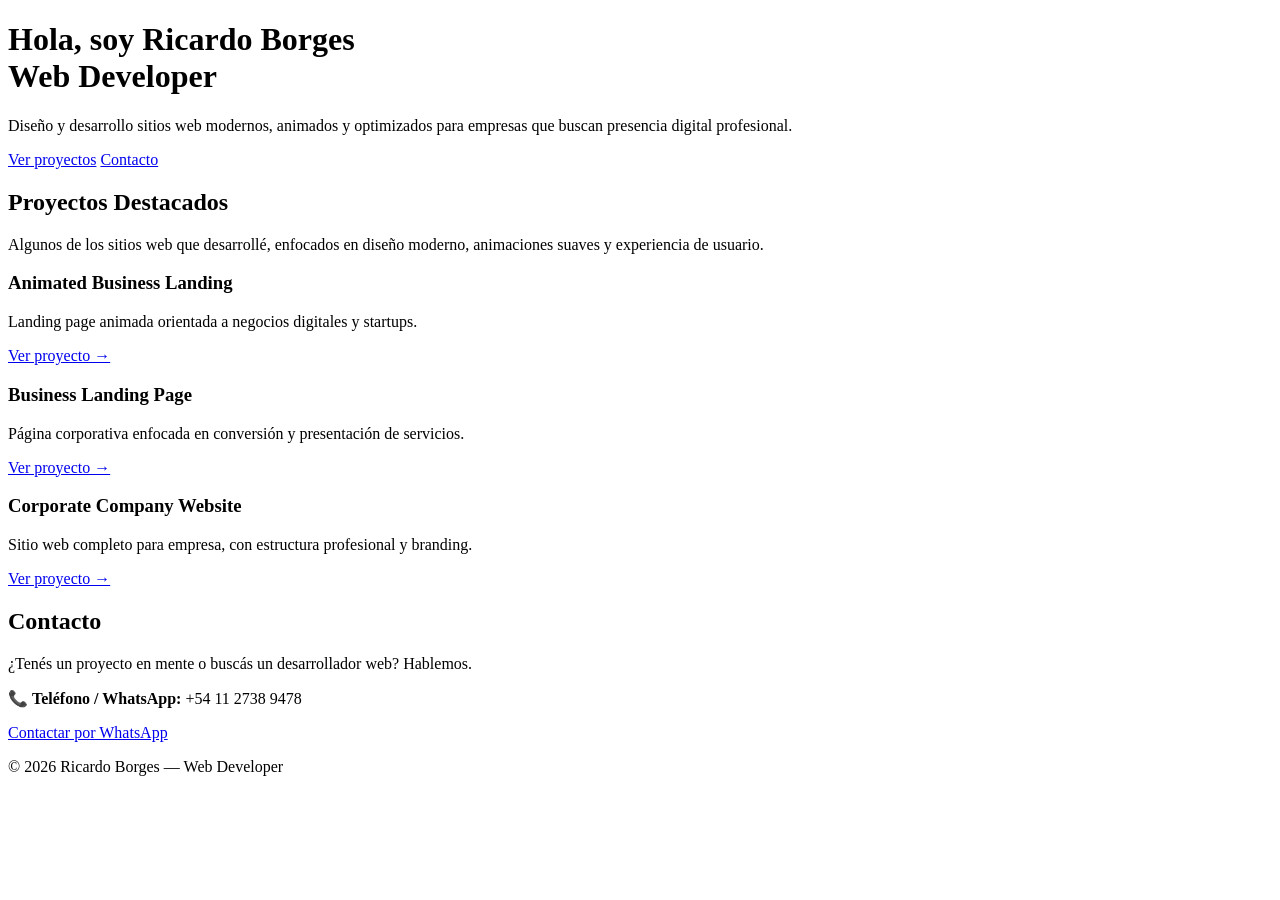
==== index.html @ 3d66951b "index.html" ====
<!DOCTYPE html>
<html lang="es">
<head>
  <!-- IMPORTANTE para GitHub Pages -->
  <base href="/web-portfolio/">

  <meta charset="UTF-8" />
  <meta name="viewport" content="width=device-width, initial-scale=1.0" />

  <title>Ricardo Borges | Web Developer</title>

  <!-- CSS -->
  <link rel="stylesheet" href="css/styles.css" />
</head>

<body>

  <!-- ===== HERO ===== -->
  <header class="hero">
    <div class="container">
      <h1>
        Hola, soy <span>Ricardo Borges</span><br />
        Web Developer
      </h1>

      <p>
        Diseño y desarrollo sitios web modernos, animados y optimizados para
        empresas que buscan presencia digital profesional.
      </p>

      <div class="hero-buttons">
        <a href="#projects" class="btn-primary">Ver proyectos</a>
        <a href="#contact" class="btn-secondary">Contacto</a>
      </div>
    </div>
  </header>

  <!-- ===== PROYECTOS ===== -->
  <section id="projects" class="container">
    <h2>Proyectos Destacados</h2>

    <p>
      Algunos de los sitios web que desarrollé, enfocados en diseño moderno,
      animaciones suaves y experiencia de usuario.
    </p>

    <div class="projects-grid">

      <!-- PROYECTO 1 -->
      <div class="project-card">
        <h3>Animated Business Landing</h3>
        <p>
          Landing page animada orientada a negocios digitales y startups.
        </p>
        <a
          href="projects/animated-business-landing/"
          target="_blank"
          class="project-link"
        >
          Ver proyecto →
        </a>
      </div>

      <!-- PROYECTO 2 -->
      <div class="project-card">
        <h3>Business Landing Page</h3>
        <p>
          Página corporativa enfocada en conversión y presentación de servicios.
        </p>
        <a
          href="projects/business-landing-page/"
          target="_blank"
          class="project-link"
        >
          Ver proyecto →
        </a>
      </div>

      <!-- PROYECTO 3 -->
      <div class="project-card">
        <h3>Corporate Company Website</h3>
        <p>
          Sitio web completo para empresa, con estructura profesional y branding.
        </p>
        <a
          href="projects/corporate-company-website/"
          target="_blank"
          class="project-link"
        >
          Ver proyecto →
        </a>
      </div>

    </div>
  </section>

  <!-- ===== CONTACTO ===== -->
  <section id="contact" class="container contact">
    <h2>Contacto</h2>

    <p>
      ¿Tenés un proyecto en mente o buscás un desarrollador web?
      Hablemos.
    </p>

    <p class="contact-info">
      📞 <strong>Teléfono / WhatsApp:</strong> +54 11 2738 9478
    </p>

    <a
      href="https://wa.me/541127389478"
      target="_blank"
      class="btn-primary"
    >
      Contactar por WhatsApp
    </a>
  </section>

  <!-- ===== FOOTER ===== -->
  <footer>
    <p>© 2026 Ricardo Borges — Web Developer</p>
  </footer>

  <!-- JS -->
  <script src="js/main.js"></script>

</body>
</html>
---- css/styles.css ----
/* RESET */
* {
  margin: 0;
  padding: 0;
  box-sizing: border-box;
}

body {
  font-family: 'Segoe UI', Tahoma, Geneva, Verdana, sans-serif;
  background: #0f172a;
  color: #e5e7eb;
  line-height: 1.6;
}

/* LAYOUT */
.container {
  max-width: 1100px;
  margin: 0 auto;
  padding: 60px 20px;
}

/* HERO */
.hero {
  min-height: 100vh;
  display: flex;
  align-items: center;
}

.hero h1 {
  font-size: 3rem;
  color: #ffffff;
}

.hero h1 span {
  color: #38bdf8;
}

.hero p {
  margin-top: 20px;
  max-width: 600px;
  font-size: 1.1rem;
  color: #cbd5f5;
}

/* BUTTONS */
.buttons {
  margin-top: 30px;
}

.buttons a {
  display: inline-block;
  margin-right: 15px;
  padding: 12px 24px;
  border-radius: 8px;
  text-decoration: none;
  font-weight: 600;
  transition: all 0.3s ease;
}

.btn-primary {
  background: #38bdf8;
  color: #020617;
}

.btn-primary:hover {
  background: #0ea5e9;
}

.btn-secondary {
  border: 2px solid #38bdf8;
  color: #38bdf8;
}

.btn-secondary:hover {
  background: #38bdf8;
  color: #020617;
}

/* PROJECTS */
.projects {
  margin-top: 100px;
}

.projects h2 {
  font-size: 2.2rem;
  margin-bottom: 10px;
}

.project-grid {
  display: grid;
  grid-template-columns: repeat(auto-fit, minmax(280px, 1fr));
  gap: 30px;
  margin-top: 40px;
}

.project-card {
  background: #020617;
  padding: 25px;
  border-radius: 14px;
  transition: transform 0.3s ease, box-shadow 0.3s ease;
}

.project-card:hover {
  transform: translateY(-8px);
  box-shadow: 0 20px 40px rgba(56, 189, 248, 0.15);
}

.project-card h3 {
  margin-bottom: 10px;
}

.project-card p {
  color: #94a3b8;
  margin-bottom: 15px;
}

.project-card a {
  color: #38bdf8;
  font-weight: 600;
  text-decoration: none;
}
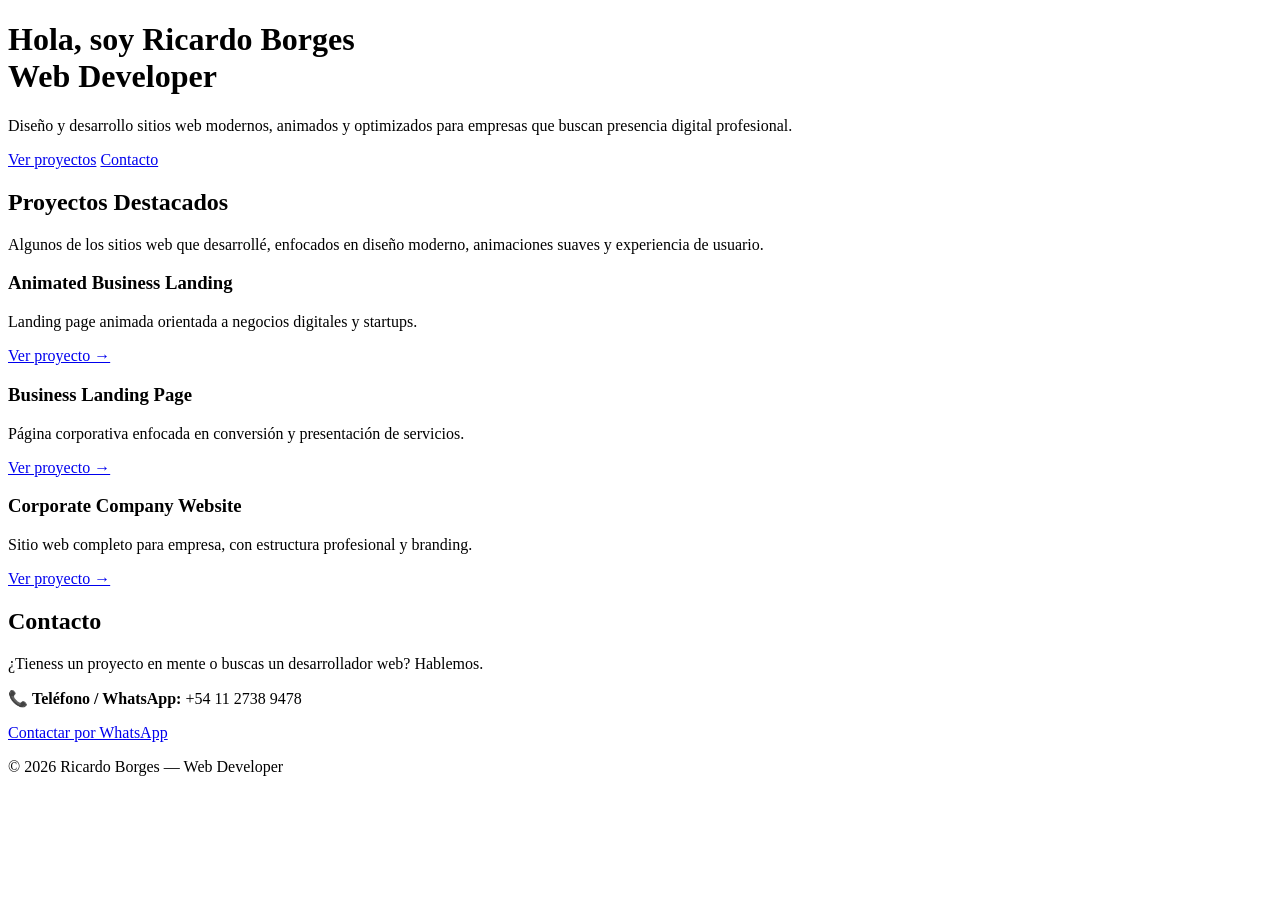
==== commit 04800c5c: "index.html" ====
--- a/index.html
+++ b/index.html
@@ -99,7 +99,7 @@
     <h2>Contacto</h2>
 
     <p>
-      ¿Tenés un proyecto en mente o buscás un desarrollador web?
+      ¿Tieness un proyecto en mente o buscas un desarrollador web?
       Hablemos.
     </p>
 
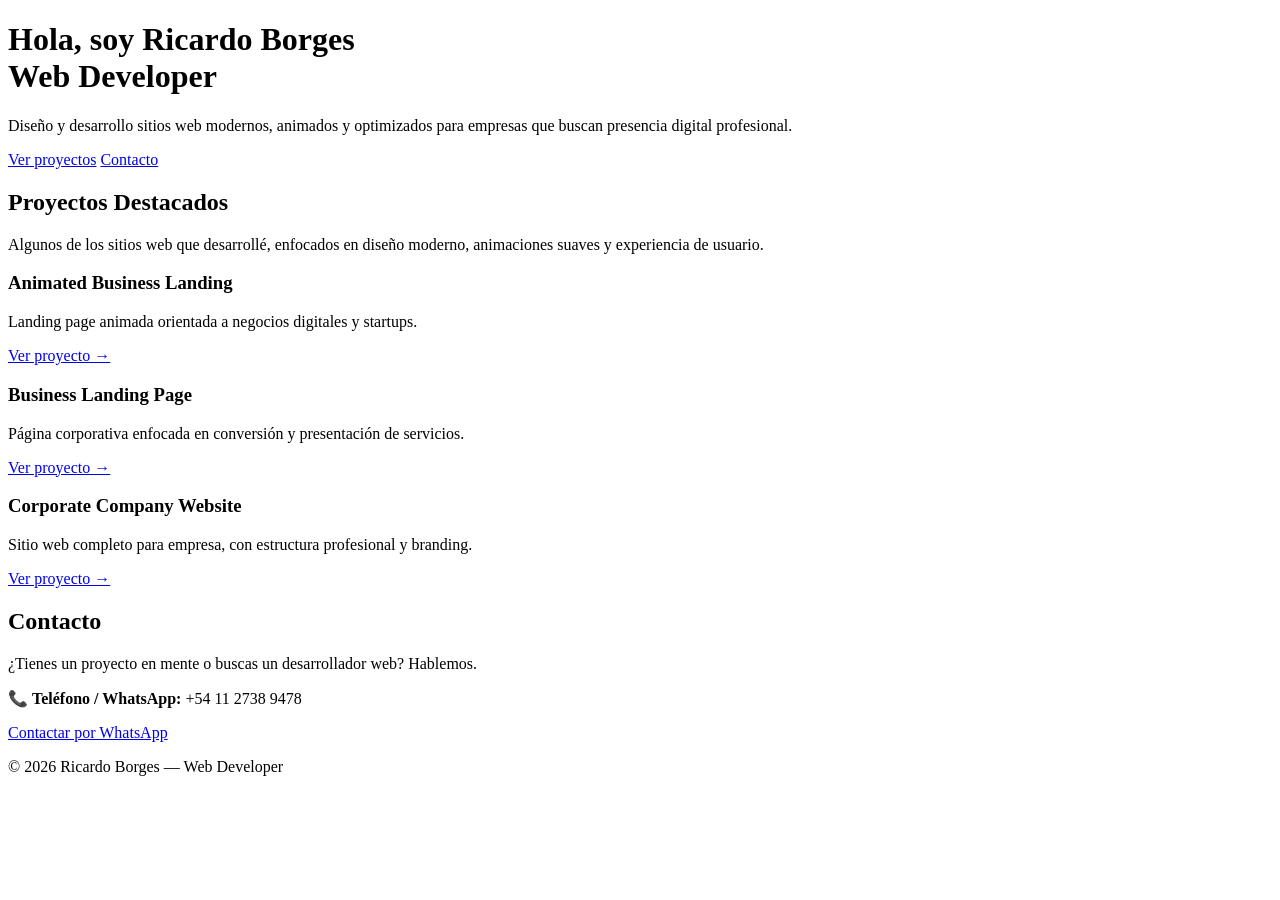
==== commit b895291b: "index.html" ====
--- a/index.html
+++ b/index.html
@@ -99,7 +99,7 @@
     <h2>Contacto</h2>
 
     <p>
-      ¿Tieness un proyecto en mente o buscas un desarrollador web?
+      ¿Tienes un proyecto en mente o buscas un desarrollador web?
       Hablemos.
     </p>
 
--- a/css/styles.css
+++ b/css/styles.css
@@ -1,25 +1,57 @@
-/* RESET */
+/* ================================
+   VARIABLES
+================================ */
+:root {
+  --bg-dark: #0b132b;
+  --bg-dark-soft: #111a3a;
+  --card-bg: #0f1b3d;
+  --primary: #00c6ff;
+  --secondary: #0072ff;
+  --text-main: #ffffff;
+  --text-muted: #b5c0e0;
+}
+
+/* ================================
+   RESET
+================================ */
 * {
   margin: 0;
   padding: 0;
   box-sizing: border-box;
 }
 
+html {
+  scroll-behavior: smooth;
+}
+
 body {
-  font-family: 'Segoe UI', Tahoma, Geneva, Verdana, sans-serif;
-  background: #0f172a;
-  color: #e5e7eb;
+  font-family: "Segoe UI", system-ui, -apple-system, BlinkMacSystemFont, sans-serif;
+  background: linear-gradient(180deg, var(--bg-dark), var(--bg-dark-soft));
+  color: var(--text-main);
   line-height: 1.6;
 }
 
-/* LAYOUT */
+a {
+  text-decoration: none;
+  color: inherit;
+}
+
+/* ================================
+   GLOBAL
+================================ */
 .container {
-  max-width: 1100px;
-  margin: 0 auto;
-  padding: 60px 20px;
-}
-
-/* HERO */
+  width: 90%;
+  max-width: 1200px;
+  margin: auto;
+}
+
+section {
+  padding: 80px 0;
+}
+
+/* ================================
+   HERO
+================================ */
 .hero {
   min-height: 100vh;
   display: flex;
@@ -27,95 +59,174 @@
 }
 
 .hero h1 {
-  font-size: 3rem;
-  color: #ffffff;
+  font-size: clamp(2.5rem, 4vw, 3.5rem);
+  font-weight: 800;
+  line-height: 1.2;
 }
 
 .hero h1 span {
-  color: #38bdf8;
+  color: var(--primary);
 }
 
 .hero p {
-  margin-top: 20px;
+  margin: 25px 0 40px;
   max-width: 600px;
+  color: var(--text-muted);
   font-size: 1.1rem;
-  color: #cbd5f5;
-}
-
-/* BUTTONS */
-.buttons {
-  margin-top: 30px;
-}
-
-.buttons a {
+}
+
+.hero-buttons {
+  display: flex;
+  gap: 20px;
+  flex-wrap: wrap;
+}
+
+/* ================================
+   BUTTONS
+================================ */
+.btn-primary,
+.btn-secondary {
   display: inline-block;
-  margin-right: 15px;
-  padding: 12px 24px;
+  padding: 14px 30px;
   border-radius: 8px;
-  text-decoration: none;
   font-weight: 600;
   transition: all 0.3s ease;
 }
 
 .btn-primary {
-  background: #38bdf8;
-  color: #020617;
+  background: linear-gradient(135deg, var(--primary), var(--secondary));
+  color: #ffffff;
+  box-shadow: 0 10px 30px rgba(0, 114, 255, 0.35);
 }
 
 .btn-primary:hover {
-  background: #0ea5e9;
+  transform: translateY(-4px);
+  box-shadow: 0 18px 45px rgba(0, 114, 255, 0.55);
 }
 
 .btn-secondary {
-  border: 2px solid #38bdf8;
-  color: #38bdf8;
+  border: 2px solid var(--primary);
+  color: var(--primary);
 }
 
 .btn-secondary:hover {
-  background: #38bdf8;
-  color: #020617;
-}
-
-/* PROJECTS */
-.projects {
-  margin-top: 100px;
-}
-
-.projects h2 {
-  font-size: 2.2rem;
-  margin-bottom: 10px;
-}
-
-.project-grid {
+  background: rgba(0, 198, 255, 0.1);
+  transform: translateY(-4px);
+}
+
+/* ================================
+   PROJECTS
+================================ */
+#projects h2 {
+  font-size: 2.4rem;
+  margin-bottom: 15px;
+}
+
+#projects p {
+  color: var(--text-muted);
+  max-width: 700px;
+  margin-bottom: 50px;
+}
+
+.projects-grid {
   display: grid;
   grid-template-columns: repeat(auto-fit, minmax(280px, 1fr));
   gap: 30px;
-  margin-top: 40px;
 }
 
 .project-card {
-  background: #020617;
-  padding: 25px;
-  border-radius: 14px;
-  transition: transform 0.3s ease, box-shadow 0.3s ease;
+  background: radial-gradient(circle at top, #14225e, var(--card-bg));
+  padding: 30px;
+  border-radius: 18px;
+  transition: all 0.4s ease;
+  position: relative;
+  overflow: hidden;
+}
+
+.project-card::before {
+  content: "";
+  position: absolute;
+  inset: 0;
+  background: linear-gradient(
+    120deg,
+    transparent,
+    rgba(0, 198, 255, 0.2),
+    transparent
+  );
+  opacity: 0;
+  transition: opacity 0.4s ease;
+}
+
+.project-card:hover::before {
+  opacity: 1;
 }
 
 .project-card:hover {
-  transform: translateY(-8px);
-  box-shadow: 0 20px 40px rgba(56, 189, 248, 0.15);
+  transform: translateY(-10px);
 }
 
 .project-card h3 {
+  font-size: 1.4rem;
   margin-bottom: 10px;
 }
 
 .project-card p {
-  color: #94a3b8;
+  color: var(--text-muted);
+  font-size: 0.95rem;
+}
+
+.project-link {
+  display: inline-block;
+  margin-top: 20px;
+  color: var(--primary);
+  font-weight: 600;
+  transition: all 0.3s ease;
+}
+
+.project-link:hover {
+  transform: translateX(6px);
+  color: #ffffff;
+}
+
+/* ================================
+   CONTACT
+================================ */
+.contact h2 {
+  font-size: 2.2rem;
   margin-bottom: 15px;
 }
 
-.project-card a {
-  color: #38bdf8;
-  font-weight: 600;
-  text-decoration: none;
-}
+.contact p {
+  color: var(--text-muted);
+  max-width: 600px;
+  margin-bottom: 20px;
+}
+
+.contact-info {
+  font-size: 1.1rem;
+  margin-bottom: 30px;
+}
+
+/* ================================
+   FOOTER
+================================ */
+footer {
+  text-align: center;
+  padding: 40px 20px;
+  border-top: 1px solid rgba(255, 255, 255, 0.1);
+  color: var(--text-muted);
+  font-size: 0.9rem;
+}
+
+/* ================================
+   RESPONSIVE
+================================ */
+@media (max-width: 768px) {
+  .hero {
+    text-align: center;
+  }
+
+  .hero-buttons {
+    justify-content: center;
+  }
+}
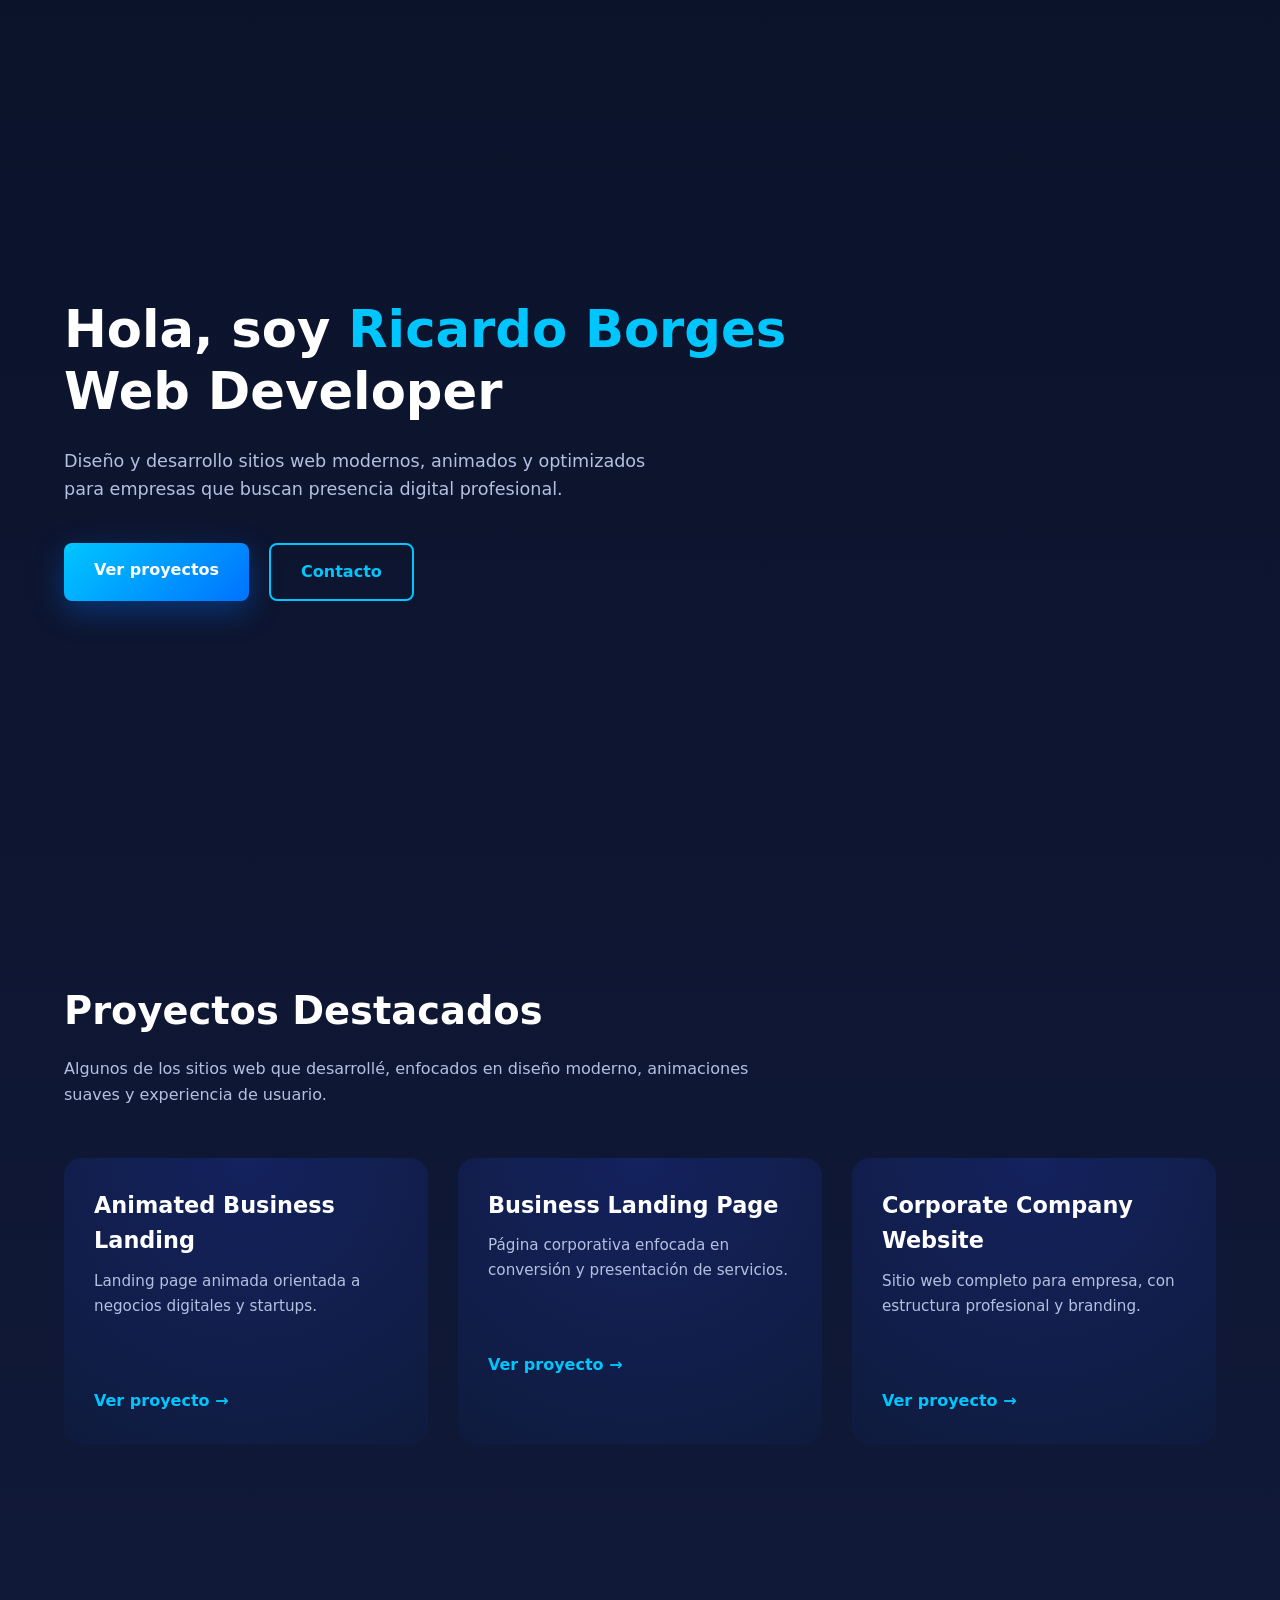
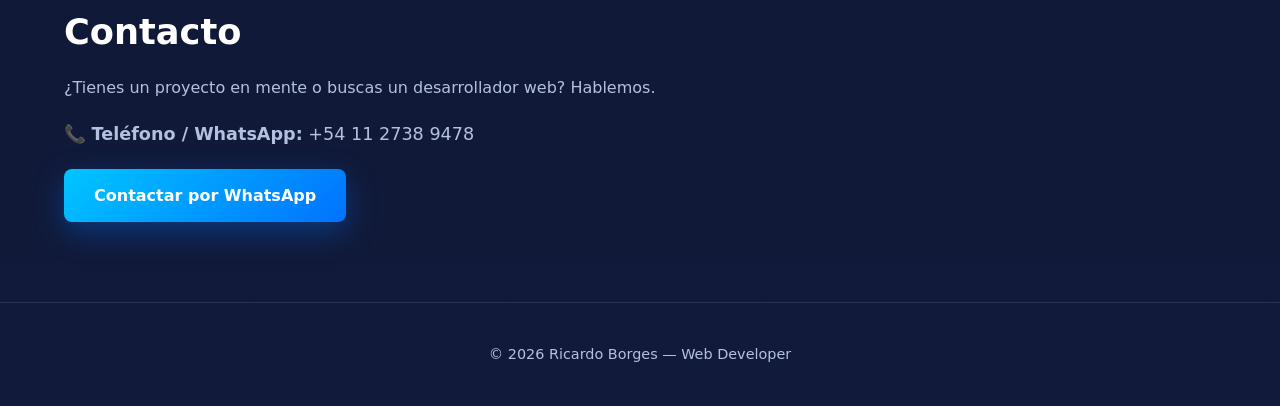
==== commit da1b0dcd: "index.html" ====
--- a/index.html
+++ b/index.html
@@ -2,7 +2,7 @@
 <html lang="es">
 <head>
   <!-- IMPORTANTE para GitHub Pages -->
-  <base href="/web-portfolio/">
+  <link rel="stylesheet" href="./css/styles.css">
 
   <meta charset="UTF-8" />
   <meta name="viewport" content="width=device-width, initial-scale=1.0" />
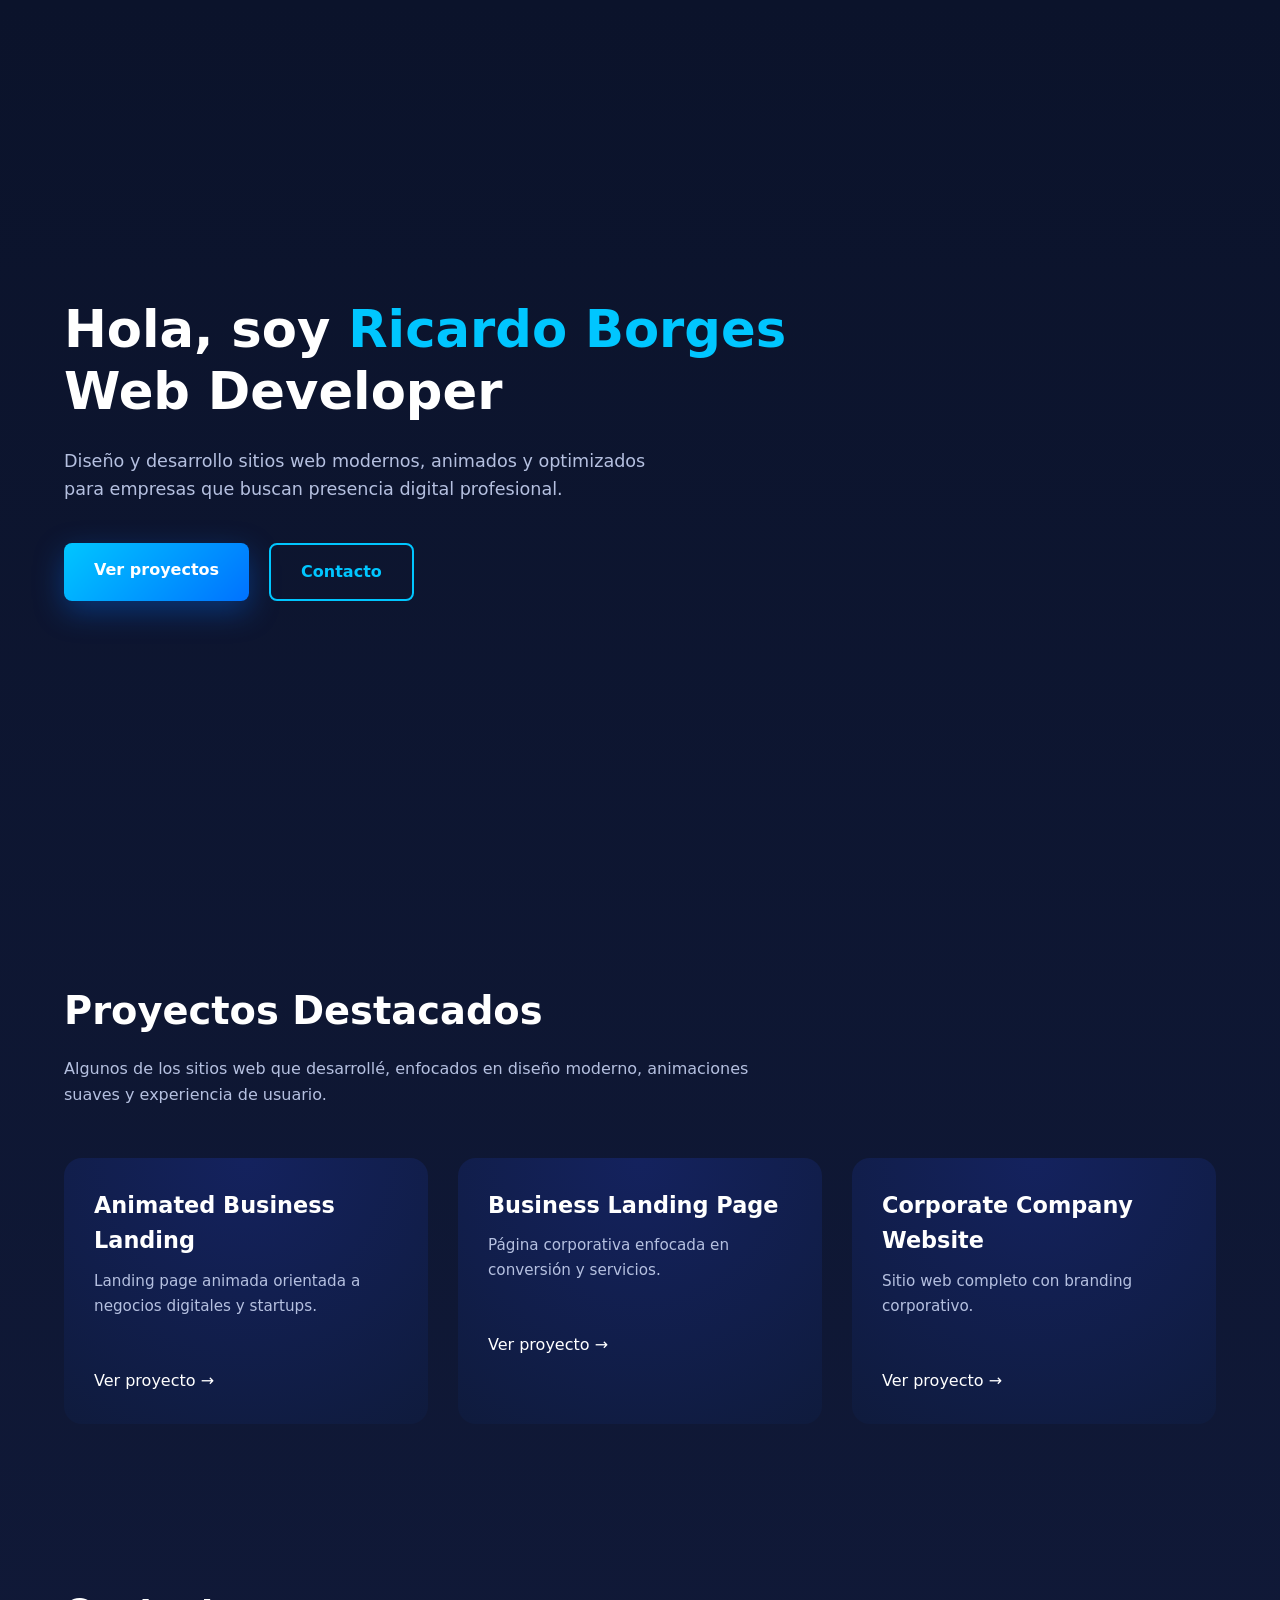
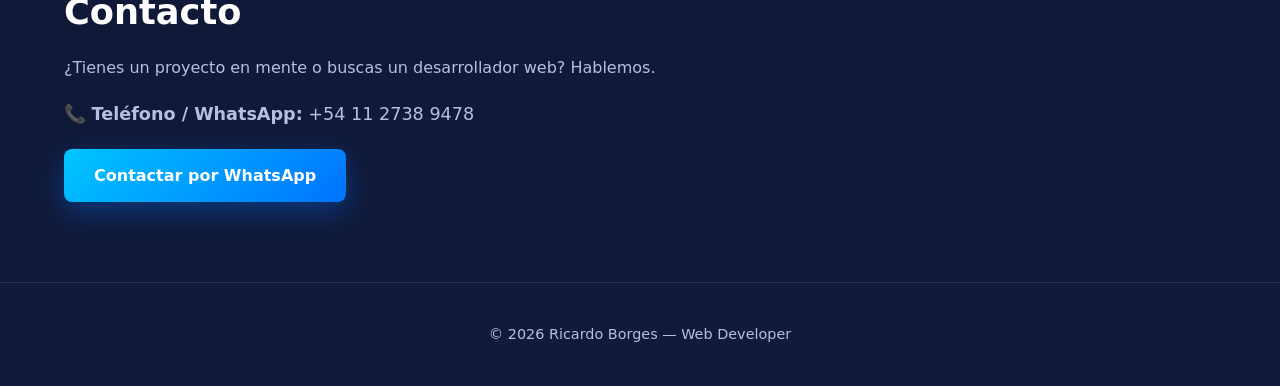
==== commit 163876d0: "index.html" ====
--- a/index.html
+++ b/index.html
@@ -46,52 +46,41 @@
 
     <div class="projects-grid">
 
-      <!-- PROYECTO 1 -->
-      <div class="project-card">
-        <h3>Animated Business Landing</h3>
-        <p>
-          Landing page animada orientada a negocios digitales y startups.
-        </p>
-        <a
-          href="projects/animated-business-landing/"
-          target="_blank"
-          class="project-link"
-        >
-          Ver proyecto →
-        </a>
-      </div>
+  <div class="project-card">
+    <h3>Animated Business Landing</h3>
+    <p>Landing page animada orientada a negocios digitales y startups.</p>
+    <a
+      href="./projects/animated-business-landing/index.html"
+      target="_blank"
+    >
+      Ver proyecto →
+    </a>
+  </div>
 
-      <!-- PROYECTO 2 -->
-      <div class="project-card">
-        <h3>Business Landing Page</h3>
-        <p>
-          Página corporativa enfocada en conversión y presentación de servicios.
-        </p>
-        <a
-          href="projects/business-landing-page/"
-          target="_blank"
-          class="project-link"
-        >
-          Ver proyecto →
-        </a>
-      </div>
+  <div class="project-card">
+    <h3>Business Landing Page</h3>
+    <p>Página corporativa enfocada en conversión y servicios.</p>
+    <a
+      href="./projects/business-landing-page/index.html"
+      target="_blank"
+    >
+      Ver proyecto →
+    </a>
+  </div>
 
-      <!-- PROYECTO 3 -->
-      <div class="project-card">
-        <h3>Corporate Company Website</h3>
-        <p>
-          Sitio web completo para empresa, con estructura profesional y branding.
-        </p>
-        <a
-          href="projects/corporate-company-website/"
-          target="_blank"
-          class="project-link"
-        >
-          Ver proyecto →
-        </a>
-      </div>
+  <div class="project-card">
+    <h3>Corporate Company Website</h3>
+    <p>Sitio web completo con branding corporativo.</p>
+    <a
+      href="./projects/corporate-company-website/index.html"
+      target="_blank"
+    >
+      Ver proyecto →
+    </a>
+  </div>
 
-    </div>
+</div>
+
   </section>
 
   <!-- ===== CONTACTO ===== -->
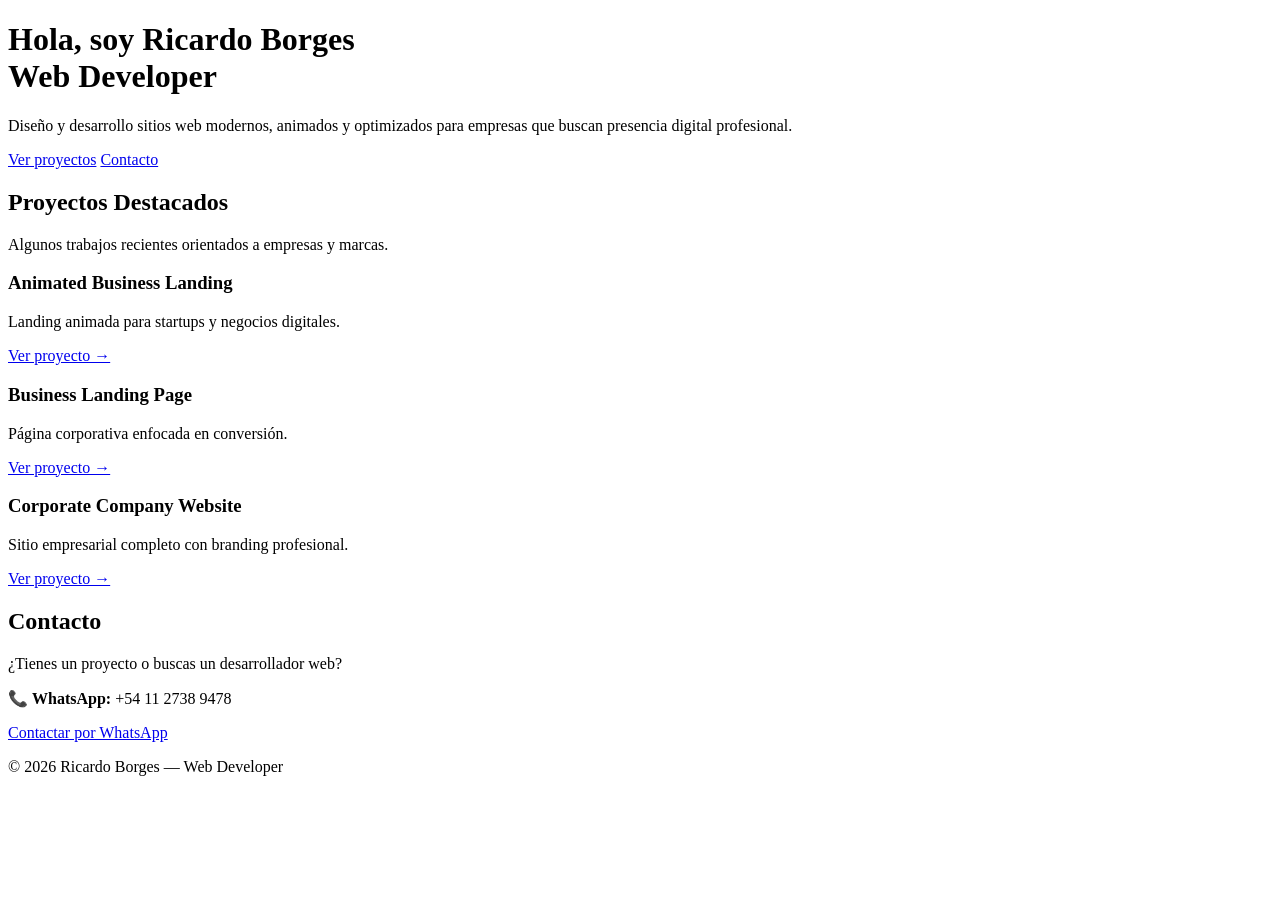
==== commit f07c21a4: "index.html" ====
--- a/index.html
+++ b/index.html
@@ -1,31 +1,26 @@
 <!DOCTYPE html>
 <html lang="es">
 <head>
-  <!-- IMPORTANTE para GitHub Pages -->
-  <link rel="stylesheet" href="./css/styles.css">
-
   <meta charset="UTF-8" />
   <meta name="viewport" content="width=device-width, initial-scale=1.0" />
-
   <title>Ricardo Borges | Web Developer</title>
 
+  <!-- BASE OBLIGATORIA PARA GITHUB PAGES -->
+  <base href="/web-portfolio/">
+
   <!-- CSS -->
-  <link rel="stylesheet" href="css/styles.css" />
+  <link rel="stylesheet" href="css/styles.css">
 </head>
 
 <body>
 
-  <!-- ===== HERO ===== -->
+  <!-- HERO -->
   <header class="hero">
     <div class="container">
-      <h1>
-        Hola, soy <span>Ricardo Borges</span><br />
-        Web Developer
-      </h1>
-
+      <h1>Hola, soy <span>Ricardo Borges</span><br>Web Developer</h1>
       <p>
-        Diseño y desarrollo sitios web modernos, animados y optimizados para
-        empresas que buscan presencia digital profesional.
+        Diseño y desarrollo sitios web modernos, animados y optimizados
+        para empresas que buscan presencia digital profesional.
       </p>
 
       <div class="hero-buttons">
@@ -35,83 +30,60 @@
     </div>
   </header>
 
-  <!-- ===== PROYECTOS ===== -->
+  <!-- PROYECTOS -->
   <section id="projects" class="container">
     <h2>Proyectos Destacados</h2>
-
-    <p>
-      Algunos de los sitios web que desarrollé, enfocados en diseño moderno,
-      animaciones suaves y experiencia de usuario.
-    </p>
+    <p>Algunos trabajos recientes orientados a empresas y marcas.</p>
 
     <div class="projects-grid">
 
-  <div class="project-card">
-    <h3>Animated Business Landing</h3>
-    <p>Landing page animada orientada a negocios digitales y startups.</p>
-    <a
-      href="./projects/animated-business-landing/index.html"
-      target="_blank"
-    >
-      Ver proyecto →
-    </a>
-  </div>
+      <div class="project-card">
+        <h3>Animated Business Landing</h3>
+        <p>Landing animada para startups y negocios digitales.</p>
+        <a href="projects/animated-business-landing/index.html" target="_blank">
+          Ver proyecto →
+        </a>
+      </div>
 
-  <div class="project-card">
-    <h3>Business Landing Page</h3>
-    <p>Página corporativa enfocada en conversión y servicios.</p>
-    <a
-      href="./projects/business-landing-page/index.html"
-      target="_blank"
-    >
-      Ver proyecto →
-    </a>
-  </div>
+      <div class="project-card">
+        <h3>Business Landing Page</h3>
+        <p>Página corporativa enfocada en conversión.</p>
+        <a href="projects/business-landing-page/index.html" target="_blank">
+          Ver proyecto →
+        </a>
+      </div>
 
-  <div class="project-card">
-    <h3>Corporate Company Website</h3>
-    <p>Sitio web completo con branding corporativo.</p>
-    <a
-      href="./projects/corporate-company-website/index.html"
-      target="_blank"
-    >
-      Ver proyecto →
-    </a>
-  </div>
+      <div class="project-card">
+        <h3>Corporate Company Website</h3>
+        <p>Sitio empresarial completo con branding profesional.</p>
+        <a href="projects/corporate-company-website/index.html" target="_blank">
+          Ver proyecto →
+        </a>
+      </div>
 
-</div>
-
+    </div>
   </section>
 
-  <!-- ===== CONTACTO ===== -->
+  <!-- CONTACTO -->
   <section id="contact" class="container contact">
     <h2>Contacto</h2>
+    <p>¿Tienes un proyecto o buscas un desarrollador web?</p>
 
-    <p>
-      ¿Tienes un proyecto en mente o buscas un desarrollador web?
-      Hablemos.
+    <p class="contact-info">
+      📞 <strong>WhatsApp:</strong> +54 11 2738 9478
     </p>
 
-    <p class="contact-info">
-      📞 <strong>Teléfono / WhatsApp:</strong> +54 11 2738 9478
-    </p>
-
-    <a
-      href="https://wa.me/541127389478"
-      target="_blank"
-      class="btn-primary"
-    >
+    <a href="https://wa.me/541127389478" target="_blank" class="btn-primary">
       Contactar por WhatsApp
     </a>
   </section>
 
-  <!-- ===== FOOTER ===== -->
+  <!-- FOOTER -->
   <footer>
     <p>© 2026 Ricardo Borges — Web Developer</p>
   </footer>
 
   <!-- JS -->
   <script src="js/main.js"></script>
-
 </body>
 </html>
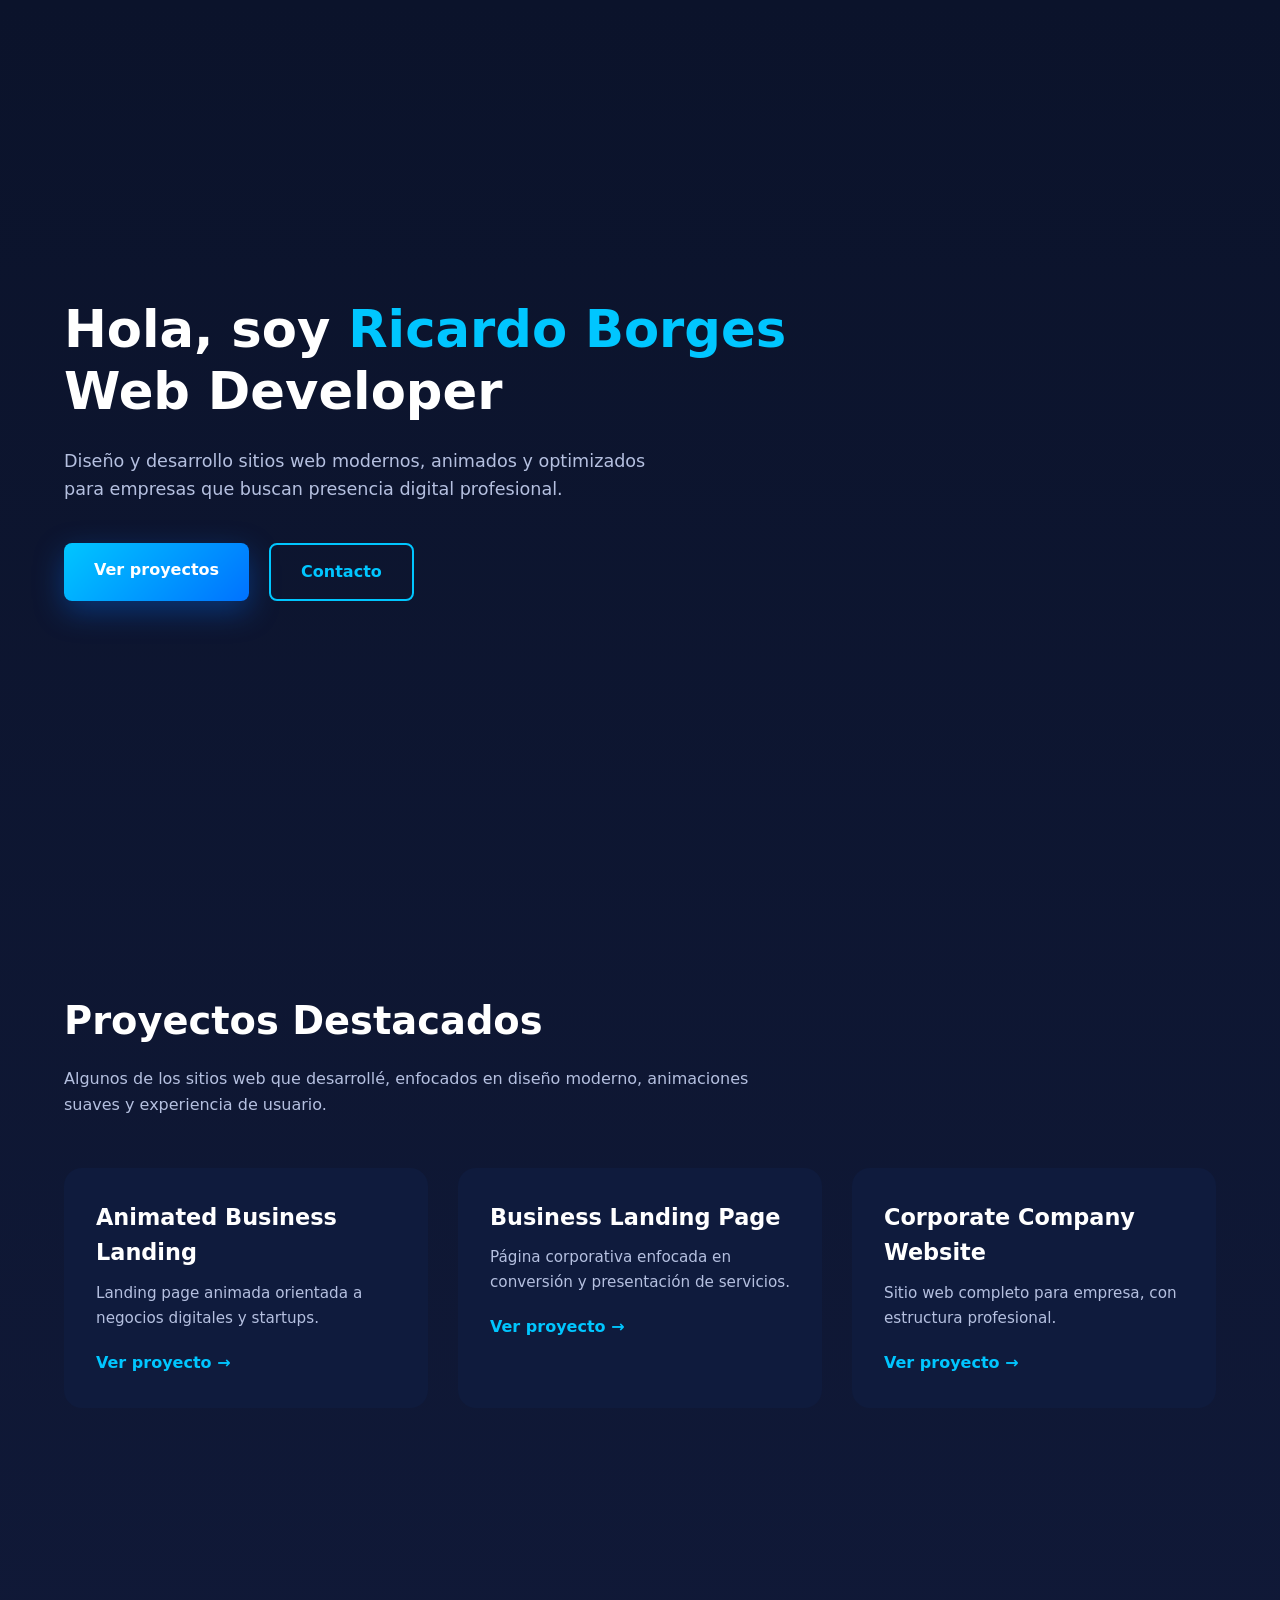
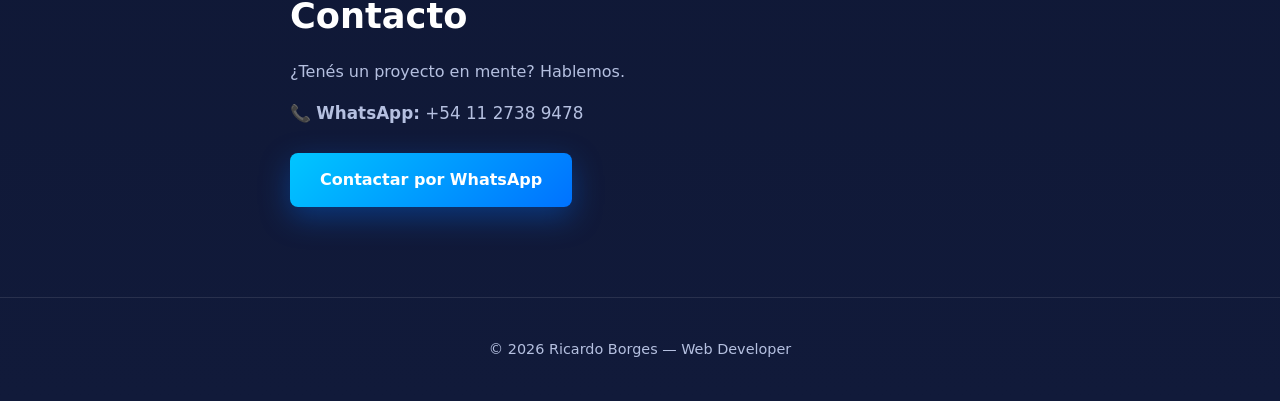
==== commit 1858bd11: "index.html" ====
--- a/index.html
+++ b/index.html
@@ -5,22 +5,23 @@
   <meta name="viewport" content="width=device-width, initial-scale=1.0" />
   <title>Ricardo Borges | Web Developer</title>
 
-  <!-- BASE OBLIGATORIA PARA GITHUB PAGES -->
-  <base href="/web-portfolio/">
-
   <!-- CSS -->
   <link rel="stylesheet" href="css/styles.css">
 </head>
 
 <body>
 
-  <!-- HERO -->
+  <!-- ===== HERO ===== -->
   <header class="hero">
     <div class="container">
-      <h1>Hola, soy <span>Ricardo Borges</span><br>Web Developer</h1>
+      <h1>
+        Hola, soy <span>Ricardo Borges</span><br />
+        Web Developer
+      </h1>
+
       <p>
-        Diseño y desarrollo sitios web modernos, animados y optimizados
-        para empresas que buscan presencia digital profesional.
+        Diseño y desarrollo sitios web modernos, animados y optimizados para
+        empresas que buscan presencia digital profesional.
       </p>
 
       <div class="hero-buttons">
@@ -30,16 +31,19 @@
     </div>
   </header>
 
-  <!-- PROYECTOS -->
+  <!-- ===== PROYECTOS ===== -->
   <section id="projects" class="container">
     <h2>Proyectos Destacados</h2>
-    <p>Algunos trabajos recientes orientados a empresas y marcas.</p>
+    <p>
+      Algunos de los sitios web que desarrollé, enfocados en diseño moderno,
+      animaciones suaves y experiencia de usuario.
+    </p>
 
     <div class="projects-grid">
 
       <div class="project-card">
         <h3>Animated Business Landing</h3>
-        <p>Landing animada para startups y negocios digitales.</p>
+        <p>Landing page animada orientada a negocios digitales y startups.</p>
         <a href="projects/animated-business-landing/index.html" target="_blank">
           Ver proyecto →
         </a>
@@ -47,7 +51,7 @@
 
       <div class="project-card">
         <h3>Business Landing Page</h3>
-        <p>Página corporativa enfocada en conversión.</p>
+        <p>Página corporativa enfocada en conversión y presentación de servicios.</p>
         <a href="projects/business-landing-page/index.html" target="_blank">
           Ver proyecto →
         </a>
@@ -55,7 +59,7 @@
 
       <div class="project-card">
         <h3>Corporate Company Website</h3>
-        <p>Sitio empresarial completo con branding profesional.</p>
+        <p>Sitio web completo para empresa, con estructura profesional.</p>
         <a href="projects/corporate-company-website/index.html" target="_blank">
           Ver proyecto →
         </a>
@@ -64,21 +68,24 @@
     </div>
   </section>
 
-  <!-- CONTACTO -->
+  <!-- ===== CONTACTO ===== -->
   <section id="contact" class="container contact">
     <h2>Contacto</h2>
-    <p>¿Tienes un proyecto o buscas un desarrollador web?</p>
+    <p>¿Tenés un proyecto en mente? Hablemos.</p>
 
     <p class="contact-info">
       📞 <strong>WhatsApp:</strong> +54 11 2738 9478
     </p>
 
-    <a href="https://wa.me/541127389478" target="_blank" class="btn-primary">
+    <a
+      href="https://wa.me/541127389478"
+      target="_blank"
+      class="btn-primary whatsapp-btn"
+    >
       Contactar por WhatsApp
     </a>
   </section>
 
-  <!-- FOOTER -->
   <footer>
     <p>© 2026 Ricardo Borges — Web Developer</p>
   </footer>
--- a/css/styles.css
+++ b/css/styles.css
@@ -1,9 +1,9 @@
-/* ================================
+/* ===============================
    VARIABLES
 ================================ */
 :root {
-  --bg-dark: #0b132b;
-  --bg-dark-soft: #111a3a;
+  --bg-main: #0b132b;
+  --bg-soft: #111a3a;
   --card-bg: #0f1b3d;
   --primary: #00c6ff;
   --secondary: #0072ff;
@@ -11,7 +11,7 @@
   --text-muted: #b5c0e0;
 }
 
-/* ================================
+/* ===============================
    RESET
 ================================ */
 * {
@@ -25,8 +25,8 @@
 }
 
 body {
-  font-family: "Segoe UI", system-ui, -apple-system, BlinkMacSystemFont, sans-serif;
-  background: linear-gradient(180deg, var(--bg-dark), var(--bg-dark-soft));
+  font-family: system-ui, -apple-system, BlinkMacSystemFont, sans-serif;
+  background: linear-gradient(180deg, var(--bg-main), var(--bg-soft));
   color: var(--text-main);
   line-height: 1.6;
 }
@@ -36,7 +36,7 @@
   color: inherit;
 }
 
-/* ================================
+/* ===============================
    GLOBAL
 ================================ */
 .container {
@@ -46,10 +46,10 @@
 }
 
 section {
-  padding: 80px 0;
-}
-
-/* ================================
+  padding: 90px 0;
+}
+
+/* ===============================
    HERO
 ================================ */
 .hero {
@@ -81,7 +81,7 @@
   flex-wrap: wrap;
 }
 
-/* ================================
+/* ===============================
    BUTTONS
 ================================ */
 .btn-primary,
@@ -90,7 +90,7 @@
   padding: 14px 30px;
   border-radius: 8px;
   font-weight: 600;
-  transition: all 0.3s ease;
+  transition: transform 0.3s ease, box-shadow 0.3s ease;
 }
 
 .btn-primary {
@@ -100,21 +100,22 @@
 }
 
 .btn-primary:hover {
-  transform: translateY(-4px);
-  box-shadow: 0 18px 45px rgba(0, 114, 255, 0.55);
+  transform: translateY(-3px);
+  box-shadow: 0 16px 40px rgba(0, 114, 255, 0.5);
 }
 
 .btn-secondary {
   border: 2px solid var(--primary);
   color: var(--primary);
+  background: transparent;
 }
 
 .btn-secondary:hover {
-  background: rgba(0, 198, 255, 0.1);
-  transform: translateY(-4px);
-}
-
-/* ================================
+  background: rgba(0, 198, 255, 0.12);
+  transform: translateY(-3px);
+}
+
+/* ===============================
    PROJECTS
 ================================ */
 #projects h2 {
@@ -122,7 +123,7 @@
   margin-bottom: 15px;
 }
 
-#projects p {
+#projects > p {
   color: var(--text-muted);
   max-width: 700px;
   margin-bottom: 50px;
@@ -135,34 +136,23 @@
 }
 
 .project-card {
-  background: radial-gradient(circle at top, #14225e, var(--card-bg));
-  padding: 30px;
+  background: var(--card-bg);
+  padding: 32px;
   border-radius: 18px;
-  transition: all 0.4s ease;
+  transition: transform 0.35s ease, box-shadow 0.35s ease;
   position: relative;
   overflow: hidden;
 }
 
-.project-card::before {
-  content: "";
-  position: absolute;
-  inset: 0;
-  background: linear-gradient(
-    120deg,
-    transparent,
-    rgba(0, 198, 255, 0.2),
-    transparent
-  );
-  opacity: 0;
-  transition: opacity 0.4s ease;
-}
-
-.project-card:hover::before {
-  opacity: 1;
-}
-
 .project-card:hover {
-  transform: translateY(-10px);
+  transform: translateY(-6px);
+  box-shadow: 0 20px 45px rgba(0, 0, 0, 0.35);
+}
+
+/* Asegura que el texto siempre esté arriba */
+.project-card * {
+  position: relative;
+  z-index: 2;
 }
 
 .project-card h3 {
@@ -173,24 +163,27 @@
 .project-card p {
   color: var(--text-muted);
   font-size: 0.95rem;
-}
-
-.project-link {
-  display: inline-block;
-  margin-top: 20px;
+  margin-bottom: 20px;
+}
+
+.project-card a {
   color: var(--primary);
   font-weight: 600;
-  transition: all 0.3s ease;
-}
-
-.project-link:hover {
+  transition: transform 0.3s ease, color 0.3s ease;
+}
+
+.project-card a:hover {
   transform: translateX(6px);
   color: #ffffff;
 }
 
-/* ================================
+/* ===============================
    CONTACT
 ================================ */
+.contact {
+  max-width: 700px;
+}
+
 .contact h2 {
   font-size: 2.2rem;
   margin-bottom: 15px;
@@ -198,16 +191,19 @@
 
 .contact p {
   color: var(--text-muted);
-  max-width: 600px;
-  margin-bottom: 20px;
+  margin-bottom: 16px;
 }
 
 .contact-info {
-  font-size: 1.1rem;
+  font-size: 1.05rem;
   margin-bottom: 30px;
 }
 
-/* ================================
+.contact .btn-primary {
+  margin-top: 10px;
+}
+
+/* ===============================
    FOOTER
 ================================ */
 footer {
@@ -218,7 +214,7 @@
   font-size: 0.9rem;
 }
 
-/* ================================
+/* ===============================
    RESPONSIVE
 ================================ */
 @media (max-width: 768px) {
